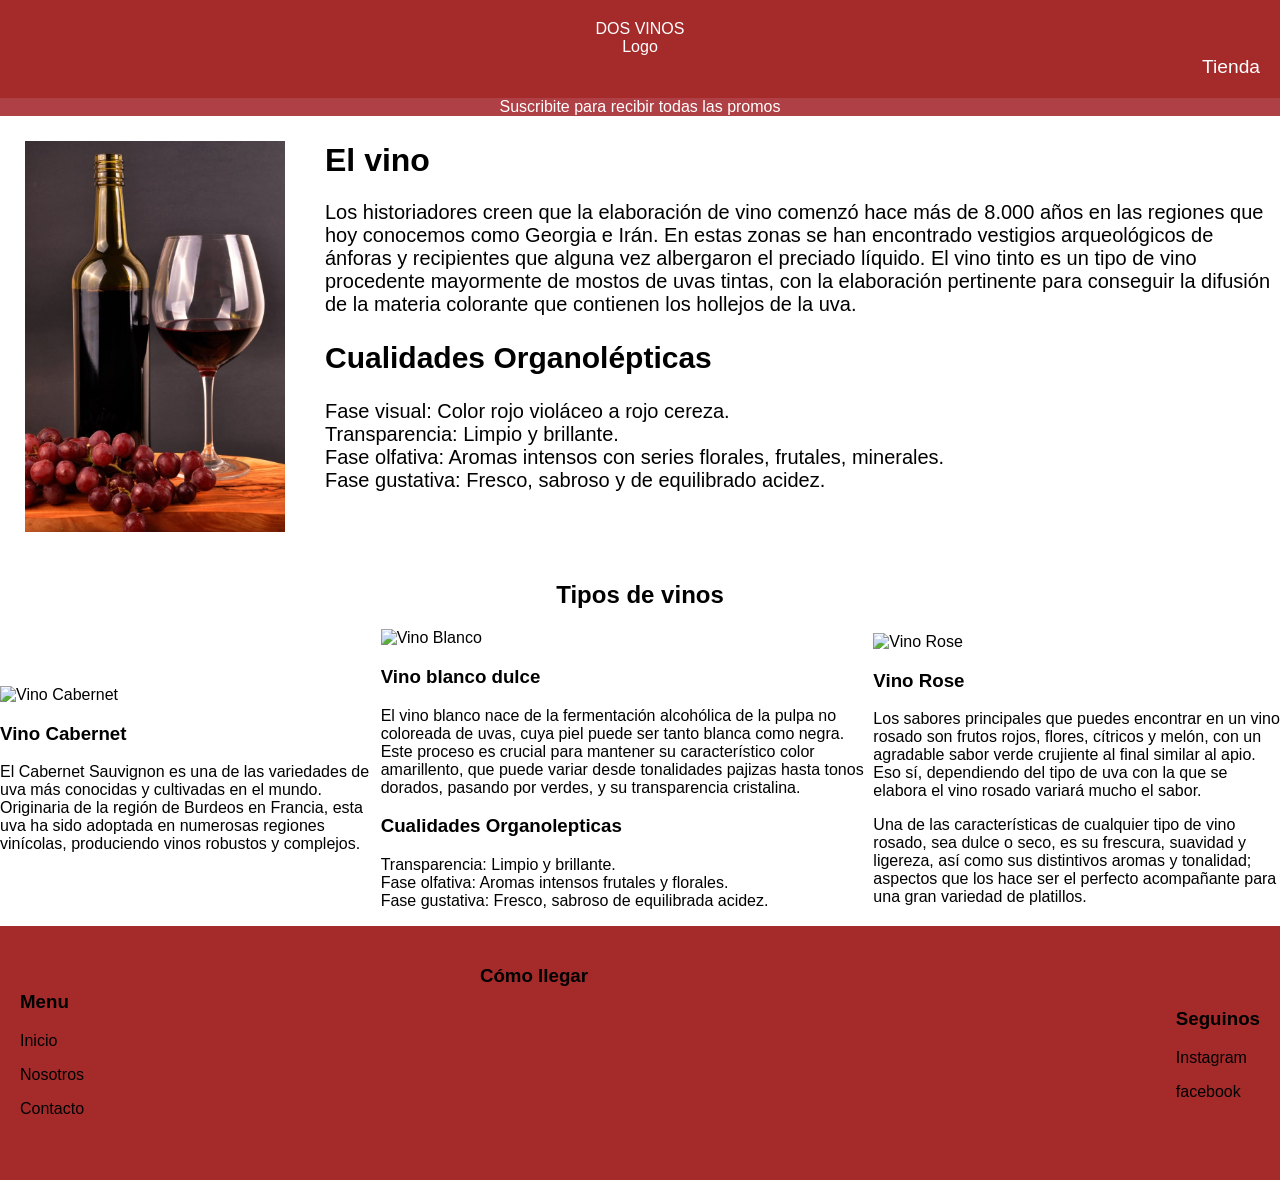
==== pagina2/index.html @ b923da6e "clase 2" ====
<!DOCTYPE html>
<html lang="en">
<head>
  <meta charset="UTF-8">
  <meta name="viewport" content="width=device-width, initial-scale=1.0">
  <title>Document</title>
  <link rel="stylesheet" href="style.css">
</head>
<body>
  <header class="header">
  <div class="name">DOS VINOS</div>
  <div class=Logo> <img src="../Imagen mendoza" alt="">Logo</div> 
  <nav class="Tienda">Tienda</nav>
  </header> 
  <article class="promo">Suscribite para recibir todas las promos</article>

  <main>
    <div class="container-padre">
    <div class="hijo-1">
      <img src="../pagina2/IMG/imagenvino.jpg" alt="imagenvino"> 
    </div>
    <div class="hijo-2">
    <h1>El vino</h1>
      <p>
        Los historiadores creen que la elaboración de vino comenzó hace más de 8.000 años en las regiones que hoy conocemos como Georgia e Irán. En estas zonas se han encontrado vestigios arqueológicos de ánforas y recipientes que alguna vez albergaron el preciado líquido. El vino tinto es un tipo de vino procedente mayormente de mostos de uvas tintas, con la elaboración pertinente para conseguir la difusión de la materia colorante que contienen los hollejos de la uva.
      </p>
      <section class="cualidades1">
        <h2>Cualidades Organolépticas</h2>
        <ul>
          <li>Fase visual: Color rojo violáceo a rojo cereza.</li>
          <li>Transparencia: Limpio y brillante.</li>
          <li>Fase olfativa: Aromas intensos con series florales, frutales, minerales.</li>
          <li>Fase gustativa: Fresco, sabroso y de equilibrado acidez.</li>
        </ul>
        </section>
  </div>
  </div>
  </main>
  <h2 class="titulomedio">Tipos de vinos</h2>
  
  <div class="productos-container">
  <div class="productos-1">
  <img class="img.cabernet" src="../Imagenes/Cabernet.jpg" alt="Vino Cabernet">
  <h3>Vino Cabernet</h3>
  <p>El Cabernet Sauvignon es una de las variedades de uva más conocidas y cultivadas en el mundo. Originaria de la región de Burdeos en Francia, esta uva ha sido adoptada en numerosas regiones vinícolas, produciendo vinos robustos y complejos.</p>
  </div>
  <div class="productos-2">
  <img class="img-blanco" src="../Imagenes/Vino blanco.jpg" alt="Vino Blanco">
  <h3>Vino blanco dulce</h3>
  <p> El vino blanco nace de la fermentación alcohólica de la pulpa no coloreada de uvas, cuya piel puede ser tanto blanca como negra. Este proceso es crucial para mantener su característico color amarillento, que puede variar desde tonalidades pajizas hasta tonos dorados, pasando por verdes, y su transparencia cristalina.</p>
  <h3>Cualidades Organolepticas</h3>
    <ul>
    <li>Transparencia: Limpio y brillante.</li>
    <li>Fase olfativa: Aromas intensos frutales y florales.</li>
    <li>Fase gustativa: Fresco, sabroso de equilibrada acidez.</li>
    </ul>
    </div>
  
  <div class="productos-3">
  <img class="img-rose" src="../Imagenes/Vino rose.jpg" alt="Vino Rose">
  <h3>Vino Rose</h3>      
  <p>Los sabores principales que puedes encontrar en un vino rosado son frutos rojos, flores, cítricos y melón, con un agradable sabor verde crujiente al final similar al apio. Eso sí, dependiendo del tipo de uva con la que se elabora el vino rosado variará mucho el sabor.</p>
  <p>Una de las características de cualquier tipo de vino rosado, sea dulce o seco, es su frescura, suavidad y ligereza, así como sus distintivos aromas y tonalidad; aspectos que los hace ser el perfecto acompañante para una gran variedad de platillos.</p>
  </div>
  </div>

<footer>
  <div class="footer-container">
  <div class="menu">
    <h3>Menu</h3>
    <p>Inicio</p>
    <p>Nosotros</p>
    <p>Contacto</p>
  </div> 
  <div class="mapa">
    <h3>Cómo llegar</h3>
    <iframe src="https://www.google.com/maps/embed?pb=!1m14!1m8!1m3!1d12410.710172752079!2d-68.0798748!3d-38.9541944!3m2!1i1024!2i768!4f13.1!3m3!1m2!1s0x960a33ce779a5b9d%3A0x1c81c39fc1c87424!2sPortento!5e0!3m2!1ses-419!2sar!4v1746203794445!5m2!1ses-419!2sar" frameborder="0"></iframe>
  </div>
  <div class="redes">
  <h3>Seguinos</h3>
  <p>Instagram</p>
  <p>facebook</p>  
  </div>
</div>
</footer>
  
</body>
</html>
---- pagina2/style.css ----
body{
    margin: 0%;
    font-family: Arial, Helvetica, sans-serif;
}

.header{
    display: flex;
    flex-direction: column;
    align-items: center;
    background-color: brown;
    padding: 20px;
    color: white;
    border: 30px;
}
.Tienda{
 font-size: 1.2em; 
 margin-left: auto;
}

.promo{
    background-color: rgb(175, 64, 70);
    text-align: center;
    color: white;
    padding: 0%;
    font-family: Arial, Helvetica, sans-serif;
}

.container-padre{
  padding-bottom: 10px;
  display: flex;
  flex-direction:row;
  gap: 20px;
  padding: 5px;
}

.hijo-1 img {
    width: 260px;
    height: 360px;
    height: auto;
    border-radius: 8px;
    align-items: start;
    padding: 20px;
  }
  
  .hijo-2 p {
    font-family: Arial, sans-serif;
    font-size: 20px;
  }
  
  .cualidades1{
    font-family: Arial, Helvetica, sans-serif;
    font-size: 20px;
  }
  ul {
    list-style-type: none;
    padding-left: 0;
  }

.titulomedio{
  text-align: center;
  font-family: Arial, Helvetica, sans-serif;
}

.productos-container{
  flex-direction: row;
  align-items: center;
  display: flex
  
}

.footer-container{
  gap: 20px;
  padding: 10px;
  display: flex;
  background-color: brown;
  font-family: Arial, Helvetica, sans-serif;
  flex-direction:row;
  align-items: center;
  justify-content: space-between;
  }

  .mapa{
    padding: 10px;
    align-items: center;
  }
  .redes{
    padding: 10px
  }
  .menu{
    padding: 10px
  }
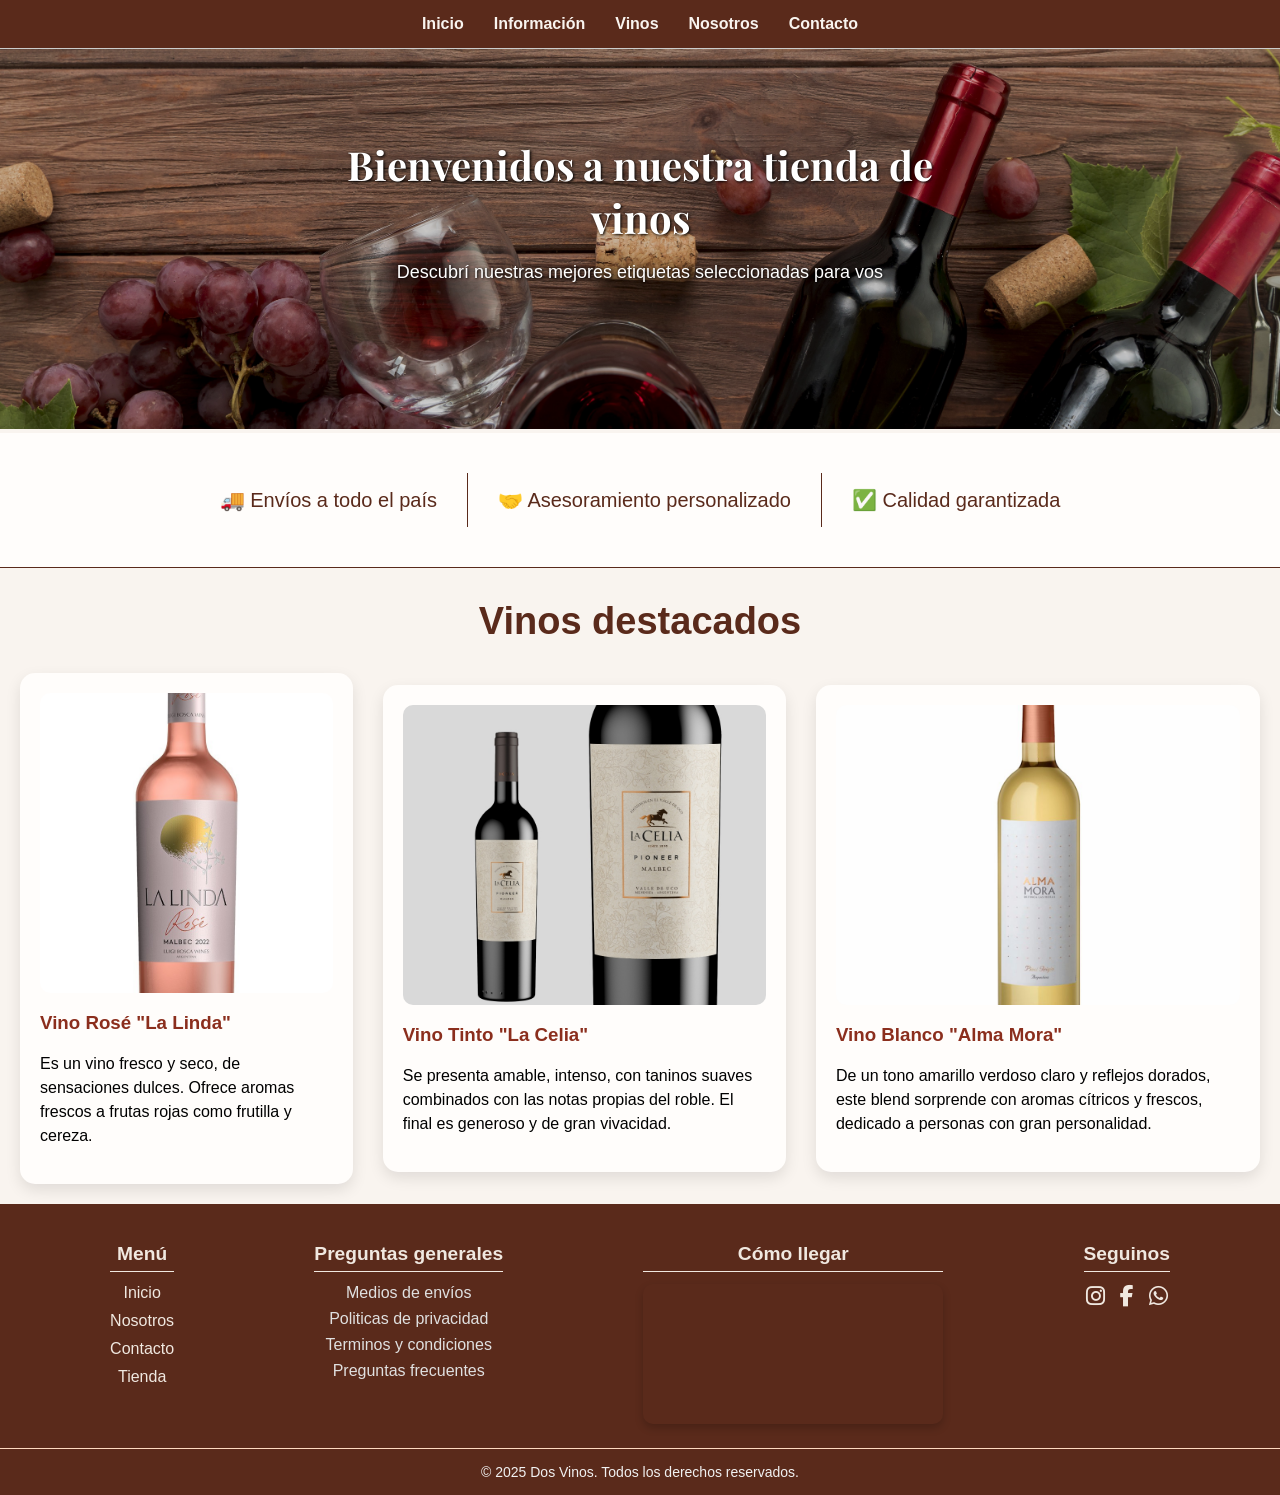
==== commit ac761b61: "Renombro inicio.html a index.html para GitHub Pages" ====
--- a/pagina2/index.html
+++ b/pagina2/index.html
@@ -1,89 +1,105 @@
 <!DOCTYPE html>
-<html lang="en">
+<html lang="es">
 <head>
   <meta charset="UTF-8">
-  <meta name="viewport" content="width=device-width, initial-scale=1.0">
-  <title>Document</title>
-  <link rel="stylesheet" href="style.css">
+  <meta name="viewport" content="width=device-width, initial-scale=1">
+  <title>Inicio | Tienda de Vinos</title>
+  <link rel="stylesheet" href="index.css">
+  <link rel="stylesheet" href="https://cdnjs.cloudflare.com/ajax/libs/animate.css/4.1.1/animate.min.css" />
+  <link rel="stylesheet" href="https://cdnjs.cloudflare.com/ajax/libs/font-awesome/6.5.0/css/all.min.css">
 </head>
+
 <body>
-  <header class="header">
-  <div class="name">DOS VINOS</div>
-  <div class=Logo> <img src="../Imagen mendoza" alt="">Logo</div> 
-  <nav class="Tienda">Tienda</nav>
-  </header> 
-  <article class="promo">Suscribite para recibir todas las promos</article>
+  <nav class="navegacion">
+    <ul>
+      <li><a href="index.html">Inicio</a></li>
+      <li><a href="info.html">Información</a></li>
+      <li><a href="vinos.html">Vinos</a></li>
+      <li><a href="nosotros.html">Nosotros</a></li>
+      <li><a href="contacto.html">Contacto</a></li>
+    </ul>
+  </nav>
 
   <main>
-    <div class="container-padre">
-    <div class="hijo-1">
-      <img src="../pagina2/IMG/imagenvino.jpg" alt="imagenvino"> 
+    <section class="hero">
+      <img src="../pagina2/IMG/portada1.jpg" alt="Imagen de portada">
+      <div class="hero-texto">
+        <h1 class="animate__animated animate__zoomIn">Bienvenidos a nuestra tienda de vinos</h1>
+        <p>Descubrí nuestras mejores etiquetas seleccionadas para vos</p>
+      </div>
+    </section>
+
+      <section class="info">
+      <ul>
+        <li>🚚 Envíos a todo el país</li>
+        <li>🤝 Asesoramiento personalizado</li>
+        <li>✅ Calidad garantizada</li>
+      </ul>
+    </section>
+
+    <section class="destacados">
+      <h2>Vinos destacados</h2>
+      <div class="productos-container">
+        <div class="productos-1">
+          <img src="../pagina2/IMG/vino la linda.jpeg" alt="vinolalinda">
+          <h3>Vino Rosé "La Linda"</h3>
+          <p>Es un vino fresco y seco, de sensaciones dulces. Ofrece aromas frescos a frutas rojas como frutilla y cereza.</p>
+        </div>
+        <div class="productos-2">
+          <img src="../pagina2/IMG/vino celia.jpg" alt="vinocelia">
+          <h3>Vino Tinto "La Celia"</h3>
+          <p>Se presenta amable, intenso, con taninos suaves combinados con las notas propias del roble. El final es generoso y de gran vivacidad.</p>
+        </div>
+        <div class="productos-3">
+          <img src="../pagina2/IMG/vino almamora.jpg" alt="vinoalmamora">
+          <h3>Vino Blanco "Alma Mora"</h3>
+          <p>De un tono amarillo verdoso claro y reflejos dorados, este blend sorprende con aromas cítricos y frescos, dedicado a personas con gran personalidad.</p>
+        </div>
+      </div>
+    </section>
+  </main>
+
+  <footer>
+    <div class="footer-container">
+      <div class="footer-section">
+        <h3>Menú</h3>
+        <ul class="footer-menu">
+          <li><a href="index.html">Inicio</a></li>
+          <li><a href="nosotros.html">Nosotros</a></li>
+          <li><a href="contacto.html">Contacto</a></li>
+          <li><a href="#">Tienda</a></li>
+        </ul>
+      </div>
+
+    <div class="footer-section">
+        <h3>Preguntas generales</h3>
+        <ul class="preguntas">
+           <li>Medios de envíos</li>
+           <li>Politicas de privacidad</li>
+           <li>Terminos y condiciones</li>
+           <li>Preguntas frecuentes</li>
+      </ul>
+      </div>
+
+      <div class="footer-section">
+        <h3>Cómo llegar</h3>
+        <iframe src="https://www.google.com/maps/embed?pb=!1m14!1m8!1m3!1d12410.710172752079!2d-68.0798748!3d-38.9541944!3m2!1i1024!2i768!4f13.1!3m3!1m2!1s0x960a33ce779a5b9d%3A0x1c81c39fc1c87424!2sPortento!5e0!3m2!1ses-419!2sar!4v1746203794445!5m2!1ses-419!2sar" frameborder="0" allowfullscreen="" loading="lazy"></iframe>
+      </div>
+
+      <div class="footer-section">
+        <h3>Seguinos</h3>
+        <div class="social-icons">
+          <a href="https://instagram.com" target="_blank" aria-label="Instagram"><i class="fab fa-instagram"></i></a>
+          <a href="https://facebook.com" target="_blank" aria-label="Facebook"><i class="fab fa-facebook-f"></i></a>
+          <a href="https://wa.me/549XXXXXXXXXX" target="_blank" aria-label="WhatsApp"><i class="fab fa-whatsapp"></i></a>
+        </div>
+      </div>
     </div>
-    <div class="hijo-2">
-    <h1>El vino</h1>
-      <p>
-        Los historiadores creen que la elaboración de vino comenzó hace más de 8.000 años en las regiones que hoy conocemos como Georgia e Irán. En estas zonas se han encontrado vestigios arqueológicos de ánforas y recipientes que alguna vez albergaron el preciado líquido. El vino tinto es un tipo de vino procedente mayormente de mostos de uvas tintas, con la elaboración pertinente para conseguir la difusión de la materia colorante que contienen los hollejos de la uva.
-      </p>
-      <section class="cualidades1">
-        <h2>Cualidades Organolépticas</h2>
-        <ul>
-          <li>Fase visual: Color rojo violáceo a rojo cereza.</li>
-          <li>Transparencia: Limpio y brillante.</li>
-          <li>Fase olfativa: Aromas intensos con series florales, frutales, minerales.</li>
-          <li>Fase gustativa: Fresco, sabroso y de equilibrado acidez.</li>
-        </ul>
-        </section>
+  </footer>
+  <script src="./main.js"></script>
+  <div class="copyright">
+  &copy; 2025 Dos Vinos. Todos los derechos reservados.
   </div>
-  </div>
-  </main>
-  <h2 class="titulomedio">Tipos de vinos</h2>
-  
-  <div class="productos-container">
-  <div class="productos-1">
-  <img class="img.cabernet" src="../Imagenes/Cabernet.jpg" alt="Vino Cabernet">
-  <h3>Vino Cabernet</h3>
-  <p>El Cabernet Sauvignon es una de las variedades de uva más conocidas y cultivadas en el mundo. Originaria de la región de Burdeos en Francia, esta uva ha sido adoptada en numerosas regiones vinícolas, produciendo vinos robustos y complejos.</p>
-  </div>
-  <div class="productos-2">
-  <img class="img-blanco" src="../Imagenes/Vino blanco.jpg" alt="Vino Blanco">
-  <h3>Vino blanco dulce</h3>
-  <p> El vino blanco nace de la fermentación alcohólica de la pulpa no coloreada de uvas, cuya piel puede ser tanto blanca como negra. Este proceso es crucial para mantener su característico color amarillento, que puede variar desde tonalidades pajizas hasta tonos dorados, pasando por verdes, y su transparencia cristalina.</p>
-  <h3>Cualidades Organolepticas</h3>
-    <ul>
-    <li>Transparencia: Limpio y brillante.</li>
-    <li>Fase olfativa: Aromas intensos frutales y florales.</li>
-    <li>Fase gustativa: Fresco, sabroso de equilibrada acidez.</li>
-    </ul>
-    </div>
-  
-  <div class="productos-3">
-  <img class="img-rose" src="../Imagenes/Vino rose.jpg" alt="Vino Rose">
-  <h3>Vino Rose</h3>      
-  <p>Los sabores principales que puedes encontrar en un vino rosado son frutos rojos, flores, cítricos y melón, con un agradable sabor verde crujiente al final similar al apio. Eso sí, dependiendo del tipo de uva con la que se elabora el vino rosado variará mucho el sabor.</p>
-  <p>Una de las características de cualquier tipo de vino rosado, sea dulce o seco, es su frescura, suavidad y ligereza, así como sus distintivos aromas y tonalidad; aspectos que los hace ser el perfecto acompañante para una gran variedad de platillos.</p>
-  </div>
-  </div>
-
-<footer>
-  <div class="footer-container">
-  <div class="menu">
-    <h3>Menu</h3>
-    <p>Inicio</p>
-    <p>Nosotros</p>
-    <p>Contacto</p>
-  </div> 
-  <div class="mapa">
-    <h3>Cómo llegar</h3>
-    <iframe src="https://www.google.com/maps/embed?pb=!1m14!1m8!1m3!1d12410.710172752079!2d-68.0798748!3d-38.9541944!3m2!1i1024!2i768!4f13.1!3m3!1m2!1s0x960a33ce779a5b9d%3A0x1c81c39fc1c87424!2sPortento!5e0!3m2!1ses-419!2sar!4v1746203794445!5m2!1ses-419!2sar" frameborder="0"></iframe>
-  </div>
-  <div class="redes">
-  <h3>Seguinos</h3>
-  <p>Instagram</p>
-  <p>facebook</p>  
-  </div>
-</div>
-</footer>
-  
 </body>
 </html>
 
--- a/pagina2/index.css
+++ b/pagina2/index.css
@@ -0,0 +1,430 @@
+
+@import url('https://fonts.googleapis.com/css2?family=Playfair+Display:wght@700&display=swap');
+
+* {
+  box-sizing: border-box;
+}
+
+html, body {
+  margin: 0;
+  padding: 0;
+  max-width: 100%;
+  overflow-x: hidden;
+  font-family: 'Poppins', sans-serif;
+  background-color: #f9f4ef;
+}
+
+
+.navegacion {
+  display: flex;
+  justify-content: space-between;
+  align-items: center;
+  background-color:#5a2a1b;
+  padding: 15px 30px;
+  flex-wrap: wrap;
+  border-bottom: 1px solid #ccc;
+}
+
+
+.navegacion ul {
+  display: flex;
+  gap: 30px;
+  list-style: none;
+  margin: 0;
+  padding: 0;
+  justify-content: center;
+  flex: 1;
+}
+
+.navegacion ul li a {
+  text-decoration: none;
+  color:#f9f4ef;
+  font-size: 16px;
+  transition: color 0.3s;
+  font-family: 'Poppins', sans-serif;
+  font-weight: bold;
+}
+
+.navegacion ul li a:hover {
+  color: #fdd9c1;
+}
+
+
+/* HERO / PORTADA */
+.hero {
+  position: relative;
+  text-align: center;
+  overflow: hidden;
+  width: 100%;
+}
+
+.hero img {
+  width: 100%;
+  height: 380px;
+  object-fit: cover;
+  filter: brightness(80%);
+}
+
+.hero-texto {
+  position: absolute;
+  top: 30%;
+  left: 50%;
+  transform: translate(-50%, -30%);
+  color: #fff;
+  text-shadow: 1px 1px 3px #000;
+}
+
+.hero-texto h1 {
+  font-size: 40px;
+  font-family: 'Playfair Display', serif;
+  margin-bottom: 10px;
+}
+
+.hero-texto p {
+  font-size: 18px;
+}
+
+/* DESTACADOS */
+.destacados h2 {
+  text-align: center;
+  color: #5a2a1b;
+  font-size: 38px;
+  margin-bottom: 30px;
+}
+
+.productos-container {
+  display: grid;
+  grid-template-columns: repeat(auto-fit, minmax(280px, 1fr));
+  gap: 30px;
+  margin: 20px;
+}
+
+.productos-1,
+.productos-2,
+.productos-3 {
+  background-color: #fffdfb;
+  padding: 20px;
+  border-radius: 15px;
+  box-shadow: 0 6px 15px rgba(0, 0, 0, 0.1);
+  transition: transform 0.3s;
+}
+
+.productos-1:hover,
+.productos-2:hover,
+.productos-3:hover {
+  transform: translateY(-5px);
+}
+
+.productos-1 img,
+.productos-2 img,
+.productos-3 img {
+  width: 100%;
+  border-radius: 10px;
+  margin-bottom: 15px;
+  height: 300px;
+  object-fit: cover;
+}
+
+.productos-1 h3,
+.productos-2 h3,
+.productos-3 h3 {
+  color: #8b2e1d;
+  margin-top: 0;
+}
+
+.productos-1 p,
+.productos-2 p,
+.productos-3 p {
+  font-size: 16px;
+  line-height: 1.5;
+  font-family: 'Poppins', sans-serif;
+}
+
+.ul {
+  list-style-type: none;
+  padding-left: 0;
+  }
+
+.titulomedio{
+  text-align: center;
+  font-family: 'Poppins', sans-serif;
+}
+
+.productos-container{
+  flex-direction: row;
+  align-items: center;
+  display: flex;
+}
+
+/* INFO */
+.info {
+  background-color: #fffdfb;
+  padding: 40px 20px;
+  border-bottom: 1px solid #5a2a1b;
+  text-align: center;
+}
+
+.info ul {
+  color: #5a2a1b;
+  display: flex;
+  justify-content: center;
+  list-style: none;
+  padding: 0;
+  margin: auto 0;
+  gap: 0;
+  flex-wrap: wrap;
+}
+
+.info li {
+  font-size: 20px;
+  padding: 15px 30px;
+  border-left: 1px solid #5a2a1b;
+  text-align: center;
+}
+
+.info li:first-child {
+  border-left: none;
+}
+
+/* FOOTER */
+footer {
+  background-color:  #5a2a1b;
+  color: #f0e8e0;
+  padding: 20px 15px;
+}
+
+
+.footer-container {
+  display: flex;
+  flex-wrap: wrap;
+  justify-content: space-around;
+  gap: 20;
+  max-width: 1200px;
+  margin: 0 auto;
+  text-align: center;
+}
+
+
+.footer-section h3 {
+  font-family: 'Poppins', sans-serif;
+  margin-bottom: 12px;           
+  font-size: 1.2rem;              
+  font-weight: 600;               
+  border-bottom: 1px solid #f0e8e0; 
+  padding-bottom: 6px;                
+}
+
+.footer-menu {
+  list-style: none;
+  padding: 0;
+  margin: 0;
+}
+
+.footer-menu li {
+  margin-bottom: 10px;
+  font-family: 'Poppins', sans-serif;
+}
+
+.footer-menu a {
+  color: #f0e8e0;
+  text-decoration: none;
+  font-size: 16px;
+  transition: color 0.3s ease;
+}
+
+.footer-menu a:hover {
+  color: #ffd8a8;
+}
+
+.preguntas {
+  list-style: none;
+  padding: 0;
+  margin: 0;
+}
+
+.preguntas li {
+  font-family: 'Poppins', sans-serif;
+  font-size: 16px;
+  color: #e0e0e0;
+  margin-bottom: 8px;
+  transition: color 0.3s;
+  cursor: pointer;
+}
+
+.preguntas li:hover {
+  color: #ffd8a8;
+  text-decoration: none;
+}
+
+.social-icons {
+  display: flex;
+  gap: 15px;
+  margin-top: 10px;
+  justify-content: center;
+}
+
+.social-icons a {
+  color: #f0e8e0;
+  font-size: 22px;
+  transition: color 0.3s ease;
+}
+
+.social-icons a:hover {
+  color: #ffd8a8;
+}
+
+/* Mapa */
+
+.footer-section iframe {
+  width: 100%;
+  max-width: 300px;
+  height: 140px;
+  border: none;
+  border-radius: 10px;
+  box-shadow: 0 4px 8px rgba(0,0,0,0.2);
+}
+
+  .copyright {
+  background-color: #5a2a1b;
+  color: #f1f1f1;
+  text-align: center;
+  padding: 15px 10px;
+  font-size: 14px;
+  border-top: 1px solid #fdd9c1;
+ }
+
+
+/* Estilos para celular */
+@media (max-width: 768px) {
+  .header {
+    flex-direction:
+    align-items: center;
+    padding: 10px;
+    gap: 8px;
+  }
+
+  .logo .titulo-logo {
+    font-size: 1.1rem;
+  }
+
+  .navegacion ul {
+    align-items: center;
+    gap: 10px;
+    padding: 10px 0;
+  }
+
+
+  .info ul {
+    flex-direction: column;
+    align-items: center;
+  }
+
+  .info li {
+    border-left: none;
+    border-top: 1px solid #5a2a1b;
+    padding: 12px 0;
+    width: 100%;
+  }
+
+  .info li:first-child {
+    border-top: none;
+  }
+
+  .container-padre {
+    flex-direction: column;
+    align-items: center;
+  }
+
+  .hijo-1 img {
+    width: 100%;
+    max-width: 250px;
+    height: auto;
+  }
+
+  .productos-1 img,
+  .productos-2 img,
+  .productos-3 img {
+    height: 300px;
+    object-fit: cover;
+  }
+
+  .productos-container {
+    display: flex;
+    flex-direction: column;
+    align-items: center;
+    gap: 25px;
+  }
+
+  .productos-1,
+  .productos-2,
+  .productos-3 {
+    width: 90%;
+  }
+
+  .footer-container {
+    gap: 10px; 
+    padding: 10px 0; 
+    flex-direction: column;
+  }
+
+  .footer-section {
+    margin-bottom: 10px; 
+  }
+
+  .footer-section h3 {
+    margin-bottom: 6px;
+    font-size: 1rem; 
+  }
+
+  .footer-menu li,
+  .preguntas li {
+    font-size: 14px;
+  }
+
+  .social-icons {
+    margin-top: 5px;
+    gap: 10px;
+  }
+
+  .footer-section iframe {
+    max-width: 100%;
+    height: 140px;
+  }
+
+  .copyright {
+  background-color: #5a2a1b;
+  color: #f1f1f1;
+  text-align: center;
+  padding: 15px 10px;
+  font-size: 14px;
+  border-top: 1px solid #fdd9c1;
+ }
+}
+
+/* tablet */
+
+@media (min-width: 601px) and (max-width: 991px) {
+ 
+
+  .footer-container {
+    flex-wrap: wrap;
+    justify-content: center;
+    gap: 10px;           
+    padding: 15px 20px;   
+  }
+
+  .footer-section {
+    text-align: column;     
+    margin-bottom: 5px; 
+  }
+
+  .social-icons {
+    gap: 10px;
+    margin-top: 5px;
+  }
+  
+.footer-container h3{
+  display: inline-block;
+}
+
+}
